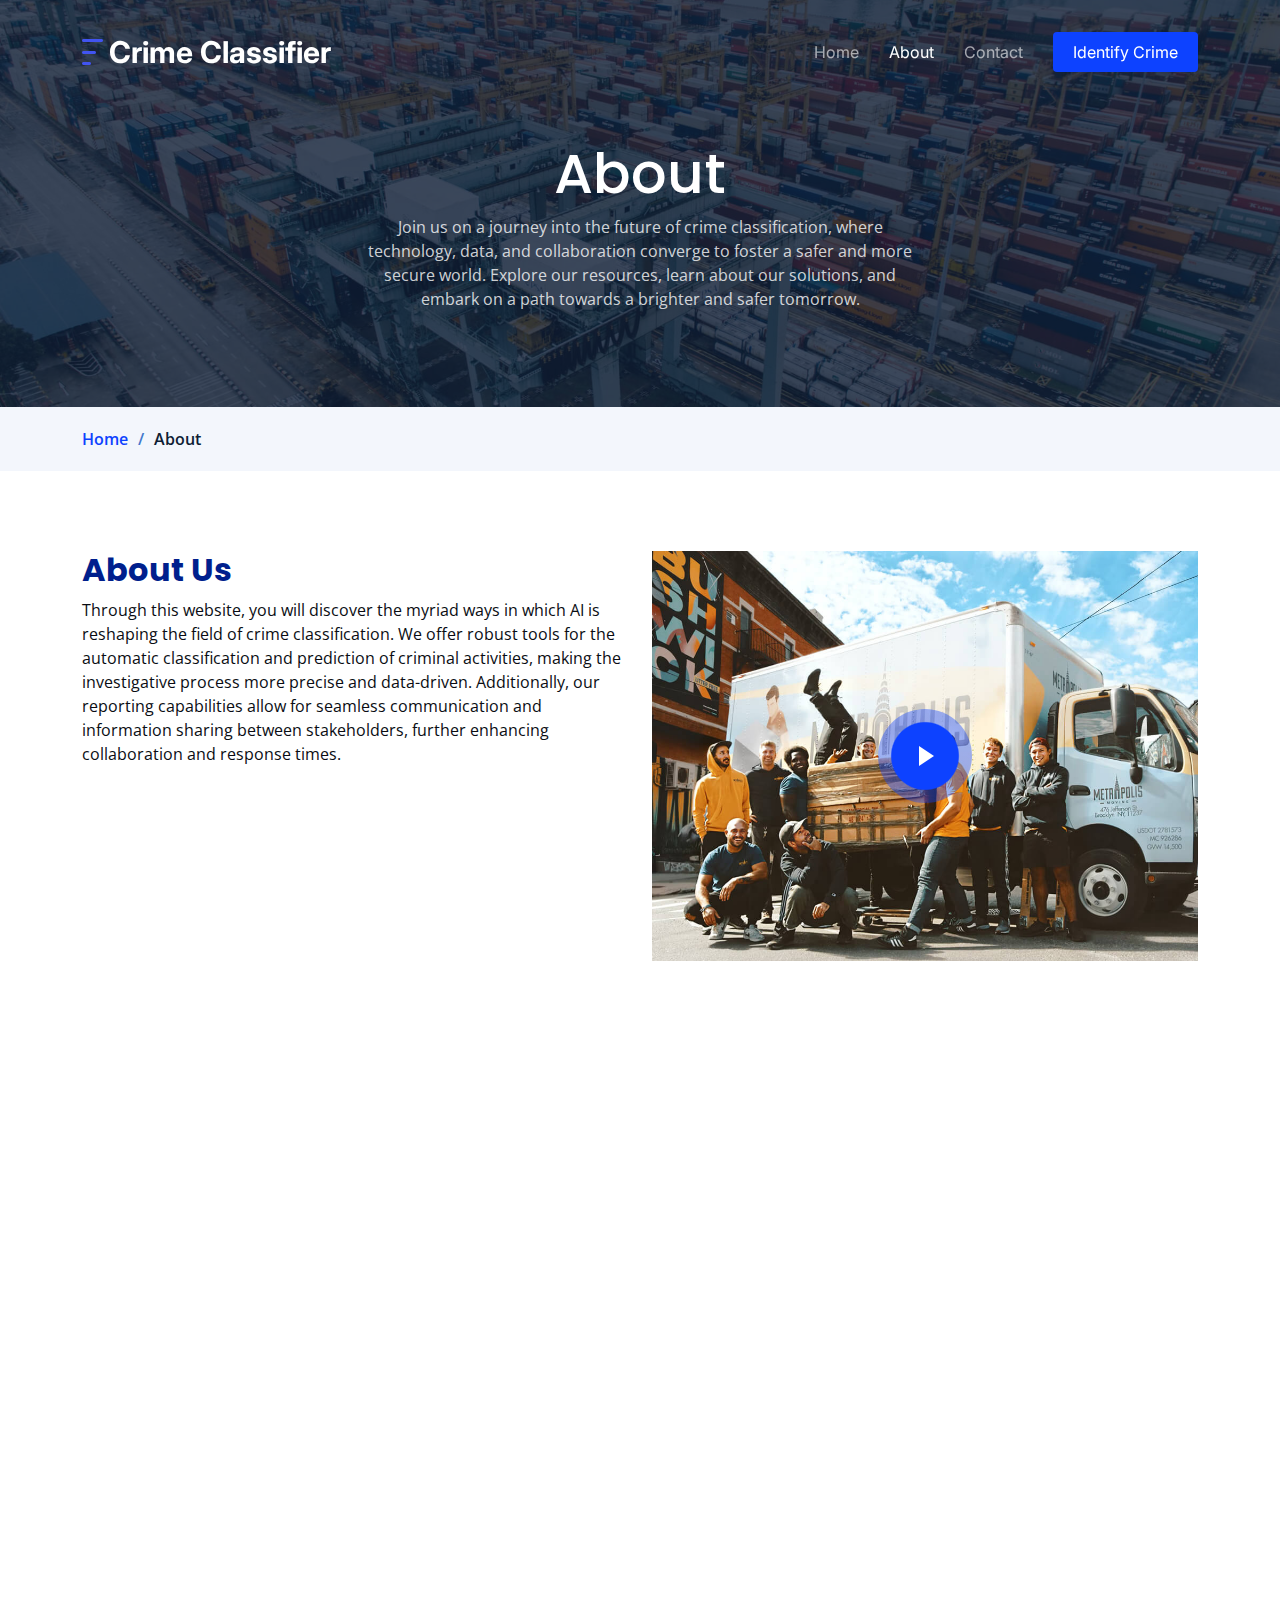
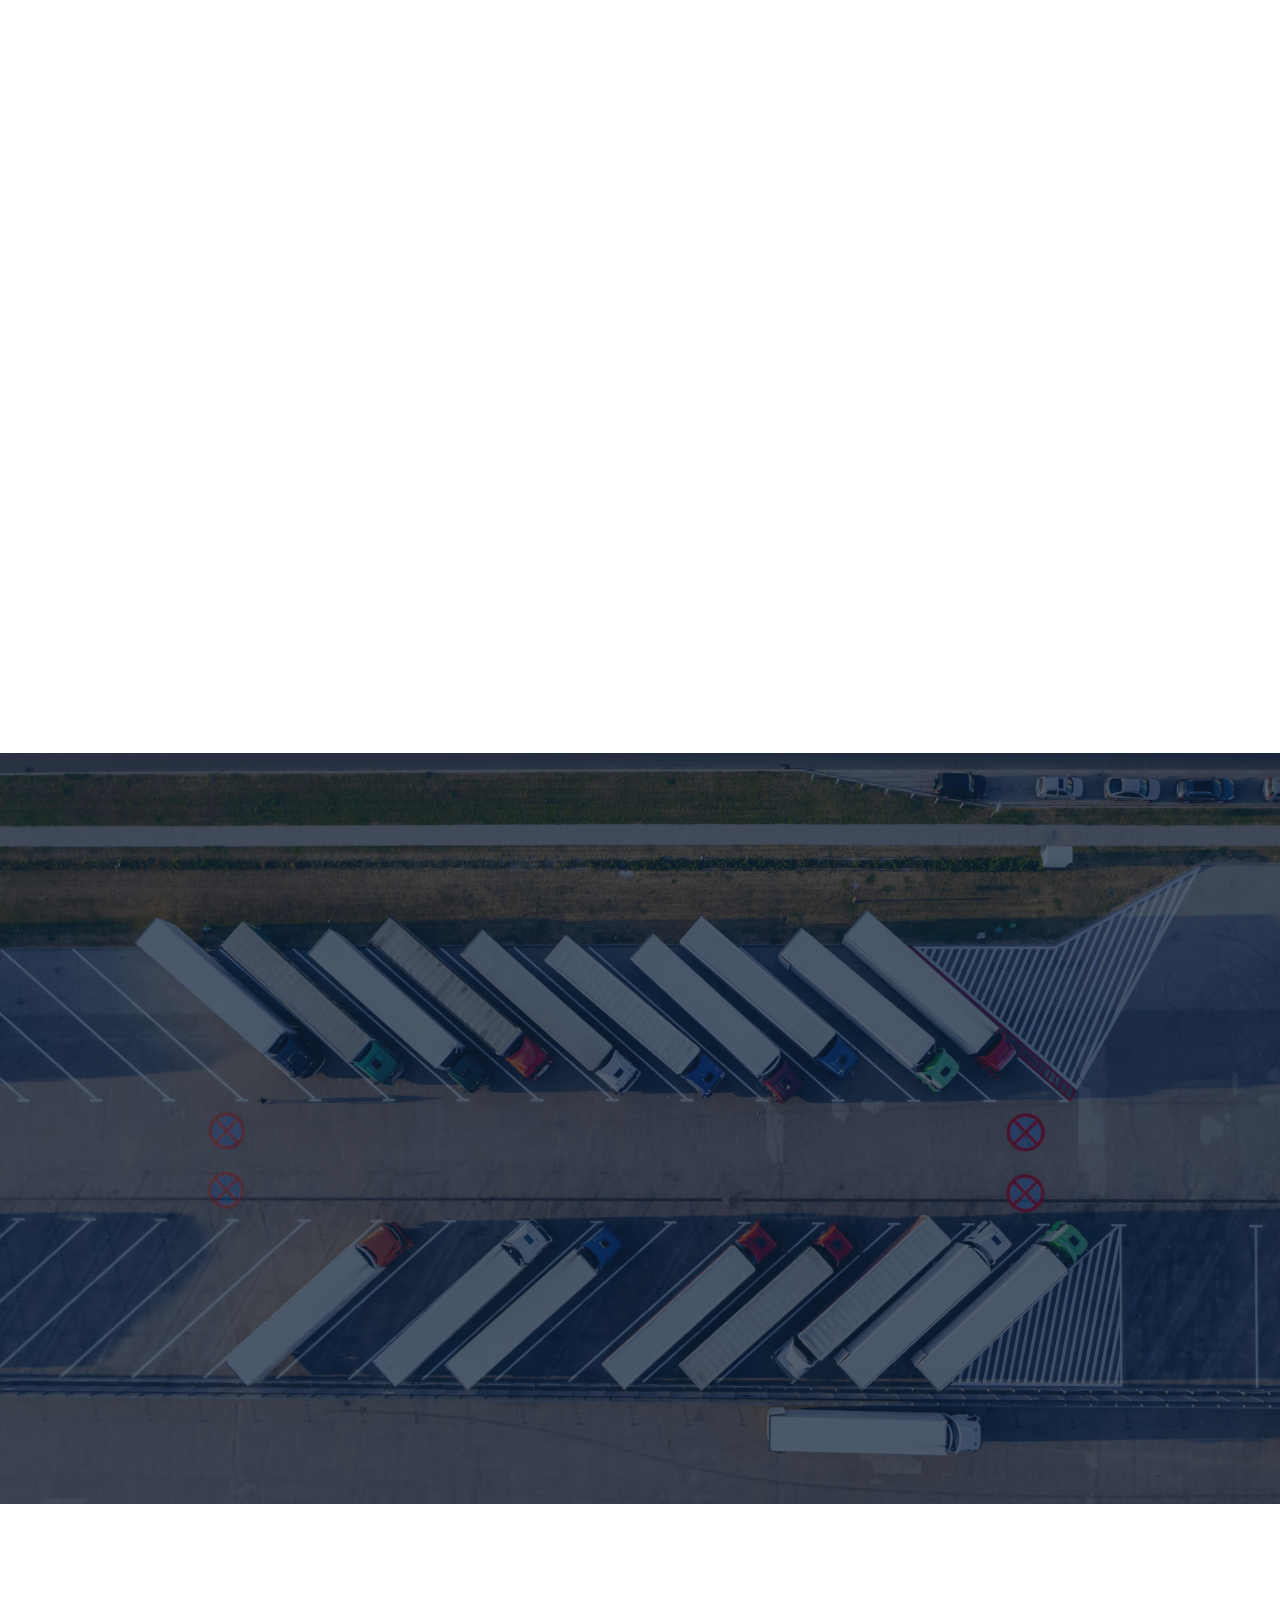
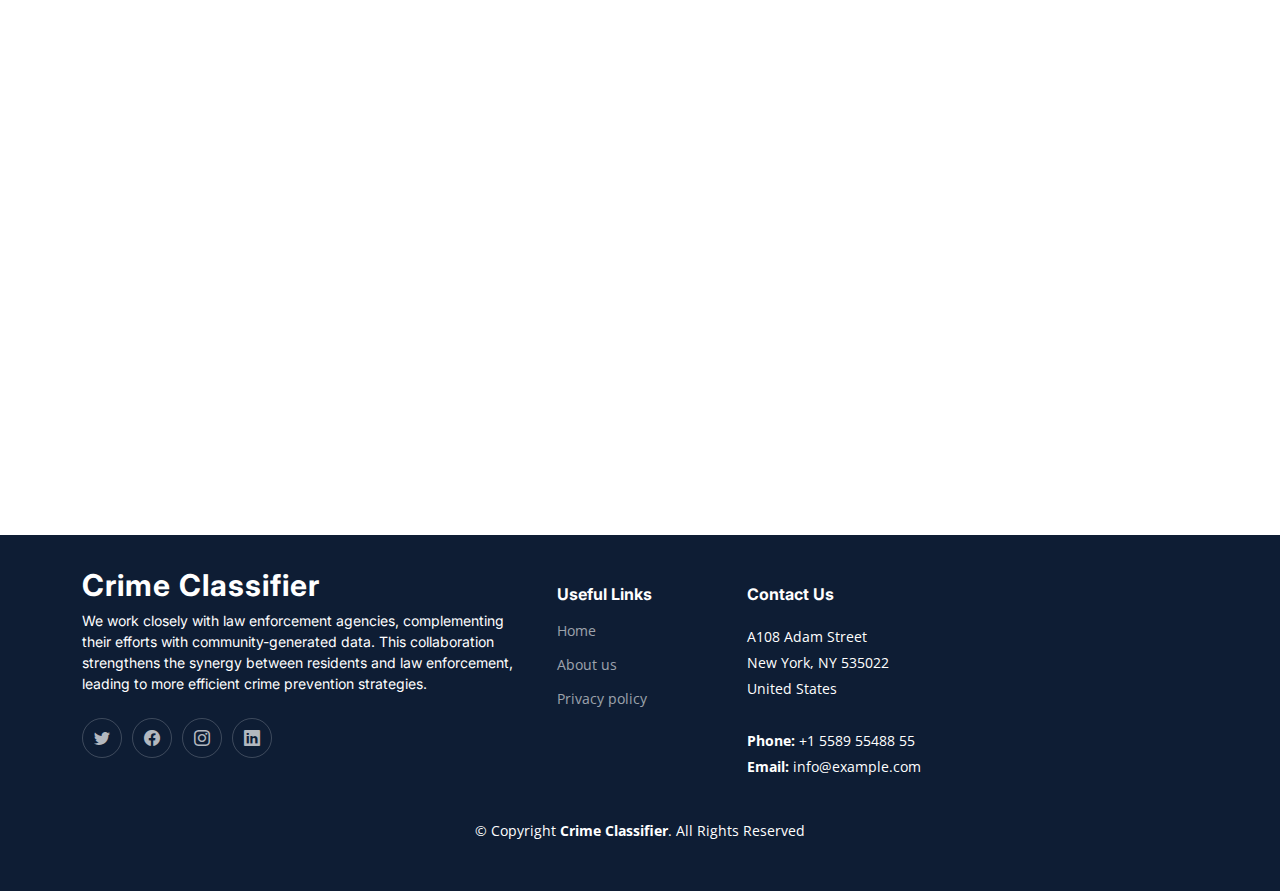
==== templates/about.html @ 6bdaf1c2 "first commit" ====
<!DOCTYPE html>
<html lang="en">

<head>
  <meta charset="utf-8">
  <meta content="width=device-width, initial-scale=1.0" name="viewport">

  <title>Crime Classifier - About</title>
  <meta content="" name="description">
  <meta content="" name="keywords">

  <!-- Favicons -->
  <link href="/static/img/logo.png" rel="icon">
  <link href="/static/img/apple-touch-icon.png" rel="apple-touch-icon">

  <!-- Google Fonts -->
  <link rel="preconnect" href="https://fonts.googleapis.com">
  <link rel="preconnect" href="https://fonts.gstatic.com" crossorigin>
  <link href="https://fonts.googleapis.com/css2?family=Open+Sans:ital,wght@0,300;0,400;0,500;0,600;0,700;1,300;1,400;1,600;1,700&family=Poppins:ital,wght@0,300;0,400;0,500;0,600;0,700;1,300;1,400;1,500;1,600;1,700&family=Inter:ital,wght@0,300;0,400;0,500;0,600;0,700;1,300;1,400;1,500;1,600;1,700&display=swap" rel="stylesheet">

  <!-- Vendor CSS Files -->
  <link href="/static/vendor/bootstrap/css/bootstrap.min.css" rel="stylesheet">
  <link href="/static/vendor/bootstrap-icons/bootstrap-icons.css" rel="stylesheet">
  <link href="/static/vendor/fontawesome-free/css/all.min.css" rel="stylesheet">
  <link href="/static/vendor/glightbox/css/glightbox.min.css" rel="stylesheet">
  <link href="/static/vendor/swiper/swiper-bundle.min.css" rel="stylesheet">
  <link href="/static/vendor/aos/aos.css" rel="stylesheet">

  <!-- Template Main CSS File -->
  <link href="/static/css/main.css" rel="stylesheet">

  <!-- =======================================================
  * Template Name: Logis
  * Updated: Sep 18 2023 with Bootstrap v5.3.2
  * Template URL: https://bootstrapmade.com/logis-bootstrap-logistics-website-template/
  * Author: BootstrapMade.com
  * License: https://bootstrapmade.com/license/
  ======================================================== -->
</head>

<body>

  <!-- ======= Header ======= -->
  <header id="header" class="header d-flex align-items-center fixed-top">
    <div class="container-fluid container-xl d-flex align-items-center justify-content-between">

      <a href="index.html" class="logo d-flex align-items-center">
        <!-- Uncomment the line below if you also wish to use an image logo -->
        <img src="/static/img/logo.png" alt="">
        <h1>Crime Classifier</h1>
      </a>

      <i class="mobile-nav-toggle mobile-nav-show bi bi-list"></i>
      <i class="mobile-nav-toggle mobile-nav-hide d-none bi bi-x"></i>
      <nav id="navbar" class="navbar">
        <ul>
          <li><a href="index.html">Home</a></li>
          <li><a href="about.html" class="active">About</a></li>
          
          <li><a href="contact.html">Contact</a></li>
          <li><a class="predict" href="predict.html">Identify Crime</a></li>
        </ul>
      </nav><!-- .navbar -->

    </div>
  </header><!-- End Header -->
  <!-- End Header -->

  <main id="main">

    <!-- ======= Breadcrumbs ======= -->
    <div class="breadcrumbs">
      <div class="page-header d-flex align-items-center" style="background-image: url('/static/img/page-header.jpg');">
        <div class="container position-relative">
          <div class="row d-flex justify-content-center">
            <div class="col-lg-6 text-center">
              <h2>About</h2>
              <p>Join us on a journey into the future of crime classification, where technology, data, and collaboration converge to foster a safer and more secure world. Explore our resources, learn about our solutions, and embark on a path towards a brighter and safer tomorrow.</p>
            </div>
          </div>
        </div>
      </div>
      <nav>
        <div class="container">
          <ol>
            <li><a href="index.html">Home</a></li>
            <li>About</li>
          </ol>
        </div>
      </nav>
    </div><!-- End Breadcrumbs -->

    <!-- ======= About Us Section ======= -->
    <section id="about" class="about">
      <div class="container" data-aos="fade-up">

        <div class="row gy-4">
          <div class="col-lg-6 position-relative align-self-start order-lg-last order-first">
            <img src="/static/img/about.jpg" class="img-fluid" alt="">
            <a href="https://www.youtube.com/watch?v=LXb3EKWsInQ" class="glightbox play-btn"></a>
          </div>
          <div class="col-lg-6 content order-last  order-lg-first">
            <h3>About Us</h3>
            <p>
              Through this website, you will discover the myriad ways in which AI is reshaping the field of crime classification. We offer robust tools for the automatic classification and prediction of criminal activities, making the investigative process more precise and data-driven. Additionally, our reporting capabilities allow for seamless communication and information sharing between stakeholders, further enhancing collaboration and response times.
            </p>
            <ul>
              <li data-aos="fade-up" data-aos-delay="100">
                <i class="bi bi-diagram-3"></i>
                <div>
                  <h5>Community-Centric Approach</h5>
                  <p>We prioritize community engagement, valuing the unique insights and observations of residents. By actively involving community members, we foster a sense of ownership and responsibility for local safety.
                  </p>
                </div>
              </li>
              <li data-aos="fade-up" data-aos-delay="200">
                <i class="bi bi-fullscreen-exit"></i>
                <div>
                  <h5>User-Friendly Platform</h5>
                  <p>Our intuitive interface ensures that anyone, regardless of technical expertise, can easily report incidents and classify data. We believe in making the process accessible to all, encouraging widespread participation.</p>
                </div>
              </li>
              <li data-aos="fade-up" data-aos-delay="300">
                <i class="bi bi-broadcast"></i>
                <div>
                  <h5>Data Accuracy and Reliability</h5>
                  <p>We emphasize the importance of accurate data. Our platform allows users to classify incidents with precision, ensuring that law enforcement agencies receive reliable information to inform their actions effectively.</p>
                </div>
              </li>
            </ul>
          </div>
        </div>

      </div>
    </section><!-- End About Us Section -->

    <!-- ======= Stats Counter Section ======= -->
    <section id="stats-counter" class="stats-counter pt-0">
      <div class="container" data-aos="fade-up">

        <div class="row gy-4">

          <div class="col-lg-3 col-md-6">
            <div class="stats-item text-center w-100 h-100">
              <span data-purecounter-start="0" data-purecounter-end="232" data-purecounter-duration="1" class="purecounter"></span>
              <p>Clients</p>
            </div>
          </div><!-- End Stats Item -->

          <div class="col-lg-3 col-md-6">
            <div class="stats-item text-center w-100 h-100">
              <span data-purecounter-start="0" data-purecounter-end="521" data-purecounter-duration="1" class="purecounter"></span>
              <p>Reports</p>
            </div>
          </div><!-- End Stats Item -->

          <div class="col-lg-3 col-md-6">
            <div class="stats-item text-center w-100 h-100">
              <span data-purecounter-start="0" data-purecounter-end="1453" data-purecounter-duration="1" class="purecounter"></span>
              <p>Hours Of Support</p>
            </div>
          </div><!-- End Stats Item -->

          <div class="col-lg-3 col-md-6">
            <div class="stats-item text-center w-100 h-100">
              <span data-purecounter-start="0" data-purecounter-end="32" data-purecounter-duration="1" class="purecounter"></span>
              <p>Workers</p>
            </div>
          </div><!-- End Stats Item -->

        </div>

      </div>
    </section><!-- End Stats Counter Section -->

    <!-- ======= Our Team Section ======= -->
    <section id="team" class="team pt-0">
      <div class="container" data-aos="fade-up">

        <div class="section-header">
          <span>Our Team</span>
          <h2>Our Team</h2>

        </div>

        <div class="row" data-aos="fade-up" data-aos-delay="100">

          <div class="col-lg-4 col-md-6 d-flex">
            <div class="member">
              <img src="/static/img/team/team-1.jpg" class="img-fluid" alt="">
              <div class="member-content">
                <h4>Aniket Shivaniwal</h4>
                <span>Web Development</span>
                <!-- <p>
                  Magni qui quod omnis unde et eos fuga et exercitationem. Odio veritatis perspiciatis quaerat qui aut aut aut
                </p> -->
                <div class="social">
                  <a href=""><i class="bi bi-twitter"></i></a>
                  <a href=""><i class="bi bi-facebook"></i></a>
                  <a href=""><i class="bi bi-instagram"></i></a>
                  <a href=""><i class="bi bi-linkedin"></i></a>
                </div>
              </div>
            </div>
          </div><!-- End Team Member -->

          <div class="col-lg-4 col-md-6 d-flex">
            <div class="member">
              <img src="/static/img/team/team-2.jpg" class="img-fluid" alt="">
              <div class="member-content">
                <h4>Fatima Aijaz</h4>
                <span>Marketing</span>
                <!-- <p>
                  Repellat fugiat adipisci nemo illum nesciunt voluptas repellendus. In architecto rerum rerum temporibus
                </p> -->
                <div class="social">
                  <a href=""><i class="bi bi-twitter"></i></a>
                  <a href=""><i class="bi bi-facebook"></i></a>
                  <a href=""><i class="bi bi-instagram"></i></a>
                  <a href=""><i class="bi bi-linkedin"></i></a>
                </div>
              </div>
            </div>
          </div><!-- End Team Member -->

          <div class="col-lg-4 col-md-6 d-flex">
            <div class="member">
              <img src="/static/img/team/team-3.jpg" class="img-fluid" alt="">
              <div class="member-content">
                <h4>Adnan Rizvi</h4>
                <span>Data Analyst</span>
                <!-- <p>
                  Voluptas necessitatibus occaecati quia. Earum totam consequuntur qui porro et laborum toro des clara
                </p> -->
                <div class="social">
                  <a href=""><i class="bi bi-twitter"></i></a>
                  <a href=""><i class="bi bi-facebook"></i></a>
                  <a href=""><i class="bi bi-instagram"></i></a>
                  <a href=""><i class="bi bi-linkedin"></i></a>
                </div>
              </div>
            </div>
          </div><!-- End Team Member -->

        </div>

      </div>
    </section><!-- End Our Team Section -->

    <!-- ======= Testimonials Section ======= -->
    <section id="testimonials" class="testimonials">
      <div class="container">

        <div class="slides-1 swiper" data-aos="fade-up">
          <div class="swiper-wrapper">

            <div class="swiper-slide">
              <div class="testimonial-item">
                <img src="/static/img/testimonials/testimonials-1.jpg" class="testimonial-img" alt="">
                <h3>Saul Goodman</h3>
                <h4> Concerned Parent</h4>
                <div class="stars">
                  <i class="bi bi-star-fill"></i><i class="bi bi-star-fill"></i><i class="bi bi-star-fill"></i><i class="bi bi-star-fill"></i><i class="bi bi-star-fill"></i>
                </div>
                <p>
                  <i class="bi bi-quote quote-icon-left"></i>
                  As a parent, my children's safety is my top priority. Joining this initiative gave me a platform to make a difference. I've reported and classified incidents, knowing that my efforts help protect not only my kids but also the entire community. It's empowering and essential.
                  <i class="bi bi-quote quote-icon-right"></i>
                </p>
              </div>
            </div><!-- End testimonial item -->

            <div class="swiper-slide">
              <div class="testimonial-item">
                <img src="/static/img/testimonials/testimonials-2.jpg" class="testimonial-img" alt="">
                <h3>Sara Wilsson</h3>
                <h4>Community Activist</h4>
                <div class="stars">
                  <i class="bi bi-star-fill"></i><i class="bi bi-star-fill"></i><i class="bi bi-star-fill"></i><i class="bi bi-star-fill"></i><i class="bi bi-star-fill"></i>
                </div>
                <p>
                  <i class="bi bi-quote quote-icon-left"></i>
                  I was skeptical at first, but after using the Crime Identifier and Classifier website, I realized its power. It allowed me to actively contribute to my community's safety. Together, we're building a safer neighborhood, one report at a time.
                  <i class="bi bi-quote quote-icon-right"></i>
                </p>
              </div>
            </div><!-- End testimonial item -->

            <div class="swiper-slide">
              <div class="testimonial-item">
                <img src="/static/img/testimonials/testimonials-3.jpg" class="testimonial-img" alt="">
                <h3>Jena Karlis</h3>
                <h4> Concerned Resident</h4>
                <div class="stars">
                  <i class="bi bi-star-fill"></i><i class="bi bi-star-fill"></i><i class="bi bi-star-fill"></i><i class="bi bi-star-fill"></i><i class="bi bi-star-fill"></i>
                </div>
                <p>
                  <i class="bi bi-quote quote-icon-left"></i>
                  I used to feel helpless when I heard about crimes in our area. But now, with the Crime Identifier and Classifier website, I can actively participate in making our community safer. It's amazing how a collective effort can lead to positive change. I encourage everyone to get involved.
                  <i class="bi bi-quote quote-icon-right"></i>
                </p>
              </div>
            </div><!-- End testimonial item -->

            <div class="swiper-slide">
              <div class="testimonial-item">
                <img src="/static/img/testimonials/testimonials-4.jpg" class="testimonial-img" alt="">
                <h3>Matt Brandon</h3>
                <h4> Local Business Owner</h4>
                <div class="stars">
                  <i class="bi bi-star-fill"></i><i class="bi bi-star-fill"></i><i class="bi bi-star-fill"></i><i class="bi bi-star-fill"></i><i class="bi bi-star-fill"></i>
                </div>
                <p>
                  <i class="bi bi-quote quote-icon-left"></i>
                  Our business relies on a safe neighborhood. The Crime Identifier and Classifier website has given us a tool to stay informed about local incidents. By actively participating, we can contribute to a secure environment for our customers and employees. It's a win-win for everyone.
                  <i class="bi bi-quote quote-icon-right"></i>
                </p>
              </div>
            </div><!-- End testimonial item -->

            <div class="swiper-slide">
              <div class="testimonial-item">
                <img src="/static/img/testimonials/testimonials-5.jpg" class="testimonial-img" alt="">
                <h3>John Larson</h3>
                <h4> Police Officer</h4>
                <div class="stars">
                  <i class="bi bi-star-fill"></i><i class="bi bi-star-fill"></i><i class="bi bi-star-fill"></i><i class="bi bi-star-fill"></i><i class="bi bi-star-fill"></i>
                </div>
                <p>
                  <i class="bi bi-quote quote-icon-left"></i>
                  From a law enforcement perspective, having a community actively engaged in identifying and classifying crimes is invaluable. The accurate and timely information we receive through this initiative significantly enhances our ability to respond effectively. It's a testament to what collaboration can achieve in ensuring public safety.
                  <i class="bi bi-quote quote-icon-right"></i>
                </p>
              </div>
            </div><!-- End testimonial item -->

          </div>
          <div class="swiper-pagination"></div>
        </div>

      </div>
    </section><!-- End Testimonials Section -->

    <!-- ======= Frequently Asked Questions Section ======= -->
    <section id="faq" class="faq">
      <div class="container" data-aos="fade-up">

        <div class="section-header">
          <span>Frequently Asked Questions</span>
          <h2>Frequently Asked Questions</h2>

        </div>

        <div class="row justify-content-center" data-aos="fade-up" data-aos-delay="200">
          <div class="col-lg-10">

            <div class="accordion accordion-flush" id="faqlist">

              <div class="accordion-item">
                <h3 class="accordion-header">
                  <button class="accordion-button collapsed" type="button" data-bs-toggle="collapse" data-bs-target="#faq-content-1">
                    <i class="bi bi-question-circle question-icon"></i>
                    What is the Crime Identifier and Classifier Website?
                  </button>
                </h3>
                <div id="faq-content-1" class="accordion-collapse collapse" data-bs-parent="#faqlist">
                  <div class="accordion-body">
                    The Crime Identifier and Classifier Website is an online platform designed to empower community members to report, identify, and classify various incidents within their neighborhoods. It allows residents to actively contribute to enhancing public safety by providing accurate and timely information to law enforcement agencies.

                  </div>
                </div>
              </div><!-- # Faq item-->

              <div class="accordion-item">
                <h3 class="accordion-header">
                  <button class="accordion-button collapsed" type="button" data-bs-toggle="collapse" data-bs-target="#faq-content-2">
                    <i class="bi bi-question-circle question-icon"></i>
                    How does the website work?
                  </button>
                </h3>
                <div id="faq-content-2" class="accordion-collapse collapse" data-bs-parent="#faqlist">
                  <div class="accordion-body">
                    Community members can easily report suspicious activities or incidents through the user-friendly interface. Once reported, these incidents can be classified based on their nature and severity. Law enforcement agencies use this information to prioritize their efforts and respond effectively to incidents.

                  </div>
                </div>
              </div><!-- # Faq item-->

              <div class="accordion-item">
                <h3 class="accordion-header">
                  <button class="accordion-button collapsed" type="button" data-bs-toggle="collapse" data-bs-target="#faq-content-3">
                    <i class="bi bi-question-circle question-icon"></i>
                    Can I report incidents anonymously?
                  </button>
                </h3>
                <div id="faq-content-3" class="accordion-collapse collapse" data-bs-parent="#faqlist">
                  <div class="accordion-body">
                    Yes, you can choose to report incidents anonymously if you prefer. While providing contact information is encouraged for follow-up purposes, it is not mandatory. We respect your choice to remain anonymous while contributing to the community's safety.
                  </div>
                </div>
              </div><!-- # Faq item-->

              <div class="accordion-item">
                <h3 class="accordion-header">
                  <button class="accordion-button collapsed" type="button" data-bs-toggle="collapse" data-bs-target="#faq-content-4">
                    <i class="bi bi-question-circle question-icon"></i>
                    How can I get involved in classifying incidents?
                  </button>
                </h3>
                <div id="faq-content-4" class="accordion-collapse collapse" data-bs-parent="#faqlist">
                  <div class="accordion-body">
                    
                    After reporting an incident, you can participate in the classification process. The website provides guidelines and prompts to help you accurately classify the reported incidents. Your attention to detail ensures that the data collected is reliable and useful for law enforcement agencies.
                  </div>
                </div>
              </div><!-- # Faq item-->

              <div class="accordion-item">
                <h3 class="accordion-header">
                  <button class="accordion-button collapsed" type="button" data-bs-toggle="collapse" data-bs-target="#faq-content-5">
                    <i class="bi bi-question-circle question-icon"></i>
                    What types of incidents can be reported on the website?
                  </button>
                </h3>
                <div id="faq-content-5" class="accordion-collapse collapse" data-bs-parent="#faqlist">
                  <div class="accordion-body">
                    You can report a wide range of incidents, including but not limited to suspicious activities, thefts, vandalism, accidents, and other safety concerns. The goal is to create a comprehensive database of incidents to assist law enforcement in crime prevention and response.
                  </div>
                </div>
              </div><!-- # Faq item-->

            </div>

          </div>
        </div>

      </div>
    </section><!-- End Frequently Asked Questions Section -->

  </main><!-- End #main -->

  <!-- ======= Footer ======= -->
  <footer id="footer" class="footer">

    <div class="container">
      <div class="row gy-4">
        <div class="col-lg-5 col-md-12 footer-info">
          <a href="index.html" class="logo d-flex align-items-center">
            <span>Crime Classifier</span>
          </a>
          <p> We work closely with law enforcement agencies, complementing their efforts with community-generated data. This collaboration strengthens the synergy between residents and law enforcement, leading to more efficient crime prevention strategies.</p>
          <div class="social-links d-flex mt-4">
            <a href="#" class="twitter"><i class="bi bi-twitter"></i></a>
            <a href="#" class="facebook"><i class="bi bi-facebook"></i></a>
            <a href="#" class="instagram"><i class="bi bi-instagram"></i></a>
            <a href="#" class="linkedin"><i class="bi bi-linkedin"></i></a>
          </div>
        </div>

        <div class="col-lg-2 col-6 footer-links">
          <h4>Useful Links</h4>
          <ul>
            <li><a href="#">Home</a></li>
            <li><a href="#">About us</a></li>
            
            
            <li><a href="#">Privacy policy</a></li>
          </ul>
        </div>

        

        <div class="col-lg-3 col-md-12 footer-contact text-center text-md-start">
          <h4>Contact Us</h4>
          <p>
            A108 Adam Street <br>
            New York, NY 535022<br>
            United States <br><br>
            <strong>Phone:</strong> +1 5589 55488 55<br>
            <strong>Email:</strong> info@example.com<br>
          </p>

        </div>

      </div>
    </div>

    <div class="container mt-4">
      <div class="copyright">
        &copy; Copyright <strong><span>Crime Classifier</span></strong>. All Rights Reserved
      </div>
      
    </div>

  </footer><!-- End Footer -->
  <!-- End Footer -->


  <a href="#" class="scroll-top d-flex align-items-center justify-content-center"><i class="bi bi-arrow-up-short"></i></a>

  <div id="preloader"></div>

  <!-- Vendor JS Files -->
  <script src="/static/vendor/bootstrap/js/bootstrap.bundle.min.js"></script>
  <script src="/static/vendor/purecounter/purecounter_vanilla.js"></script>
  <script src="/static/vendor/glightbox/js/glightbox.min.js"></script>
  <script src="/static/vendor/swiper/swiper-bundle.min.js"></script>
  <script src="/static/vendor/aos/aos.js"></script>
  <script src="/static/vendor/php-email-form/validate.js"></script>

  <!-- Template Main JS File -->
  <script src="/static/js/main.js"></script>

</body>

</html>
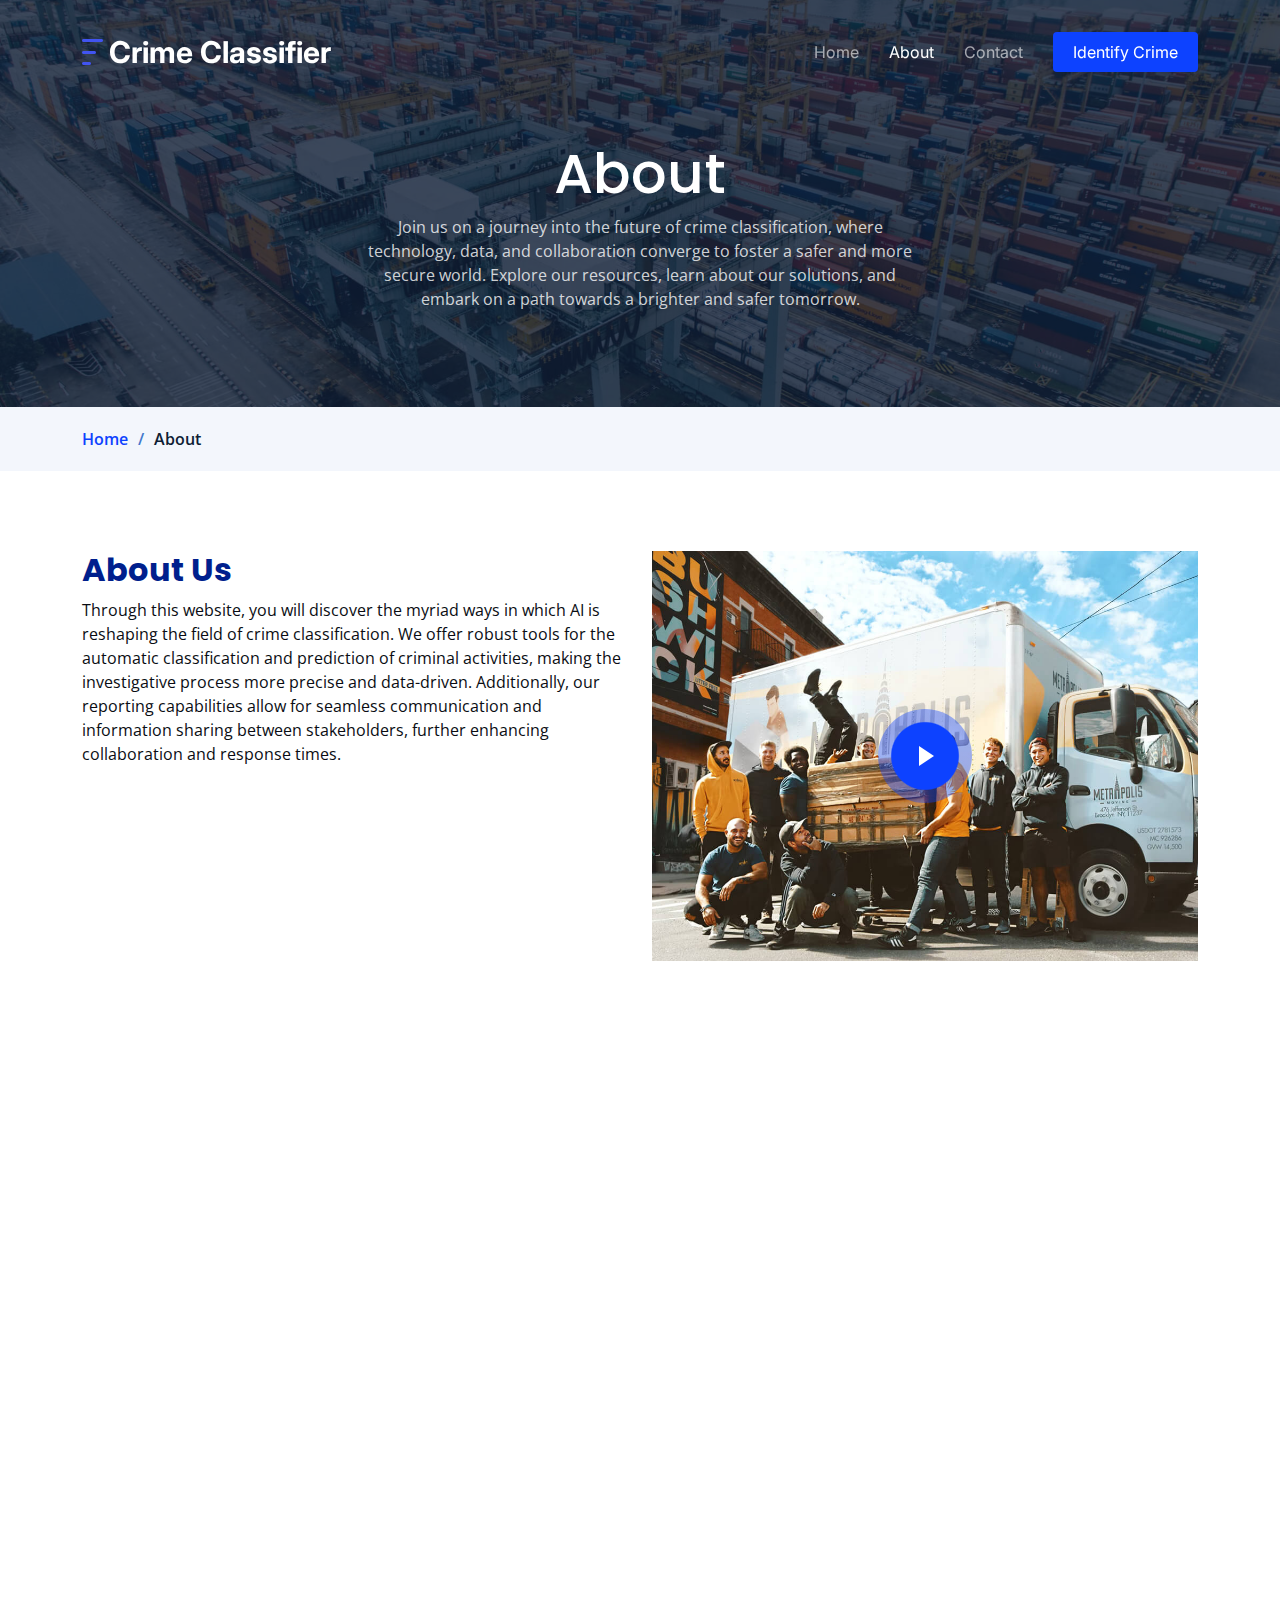
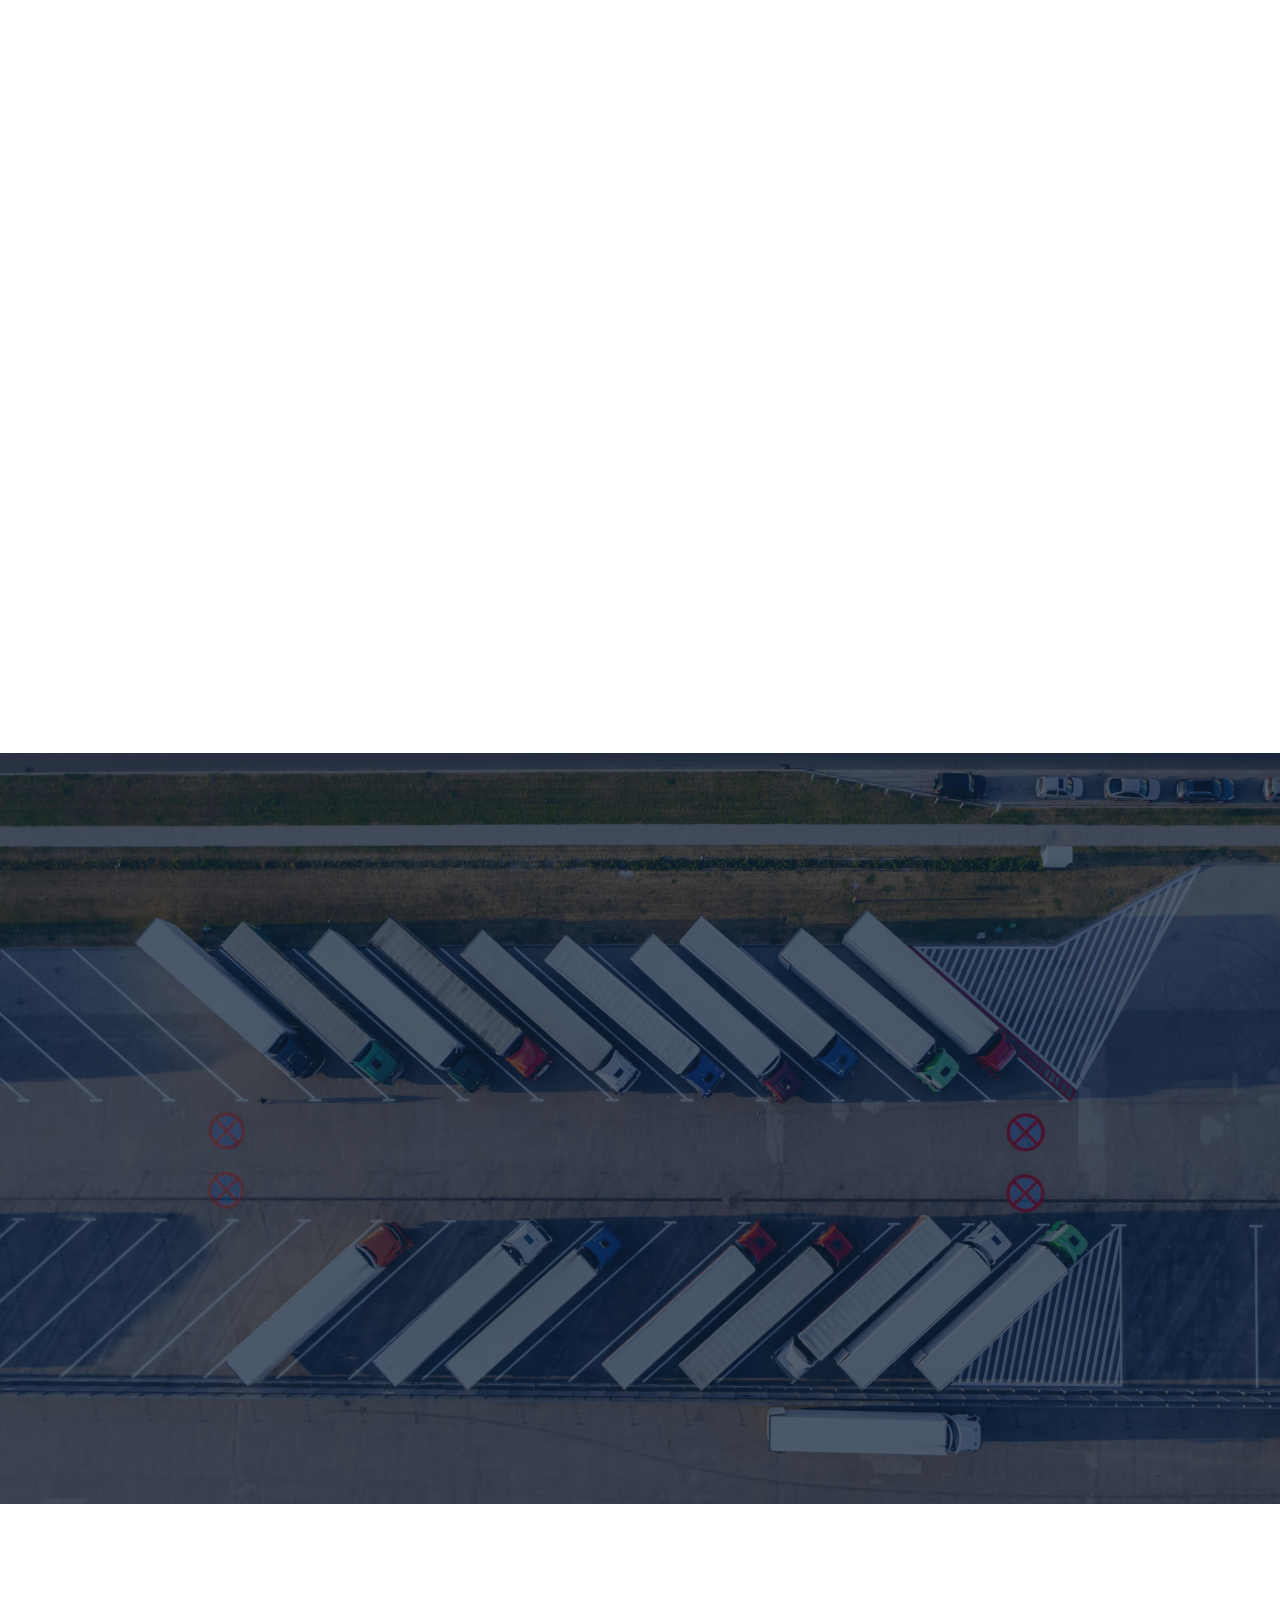
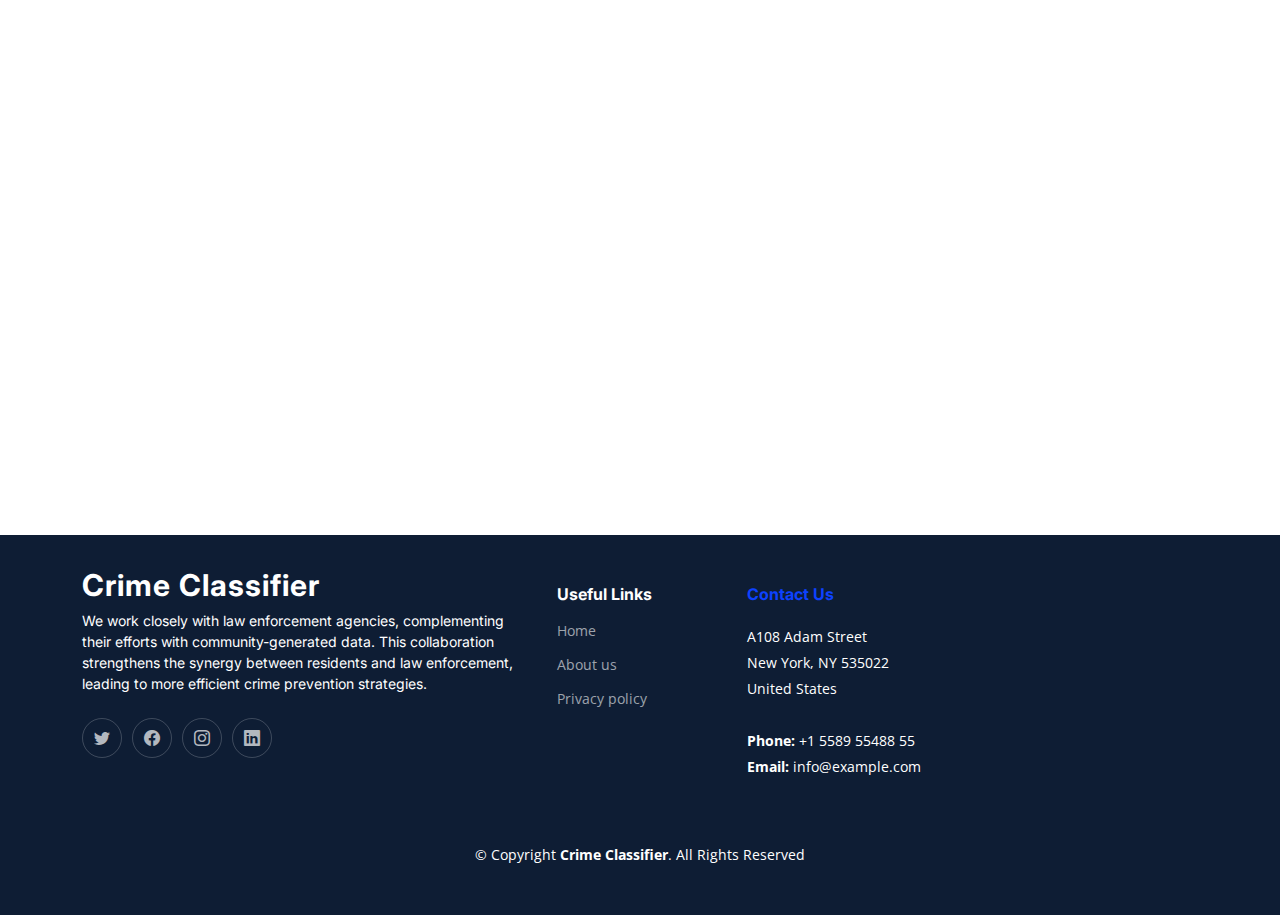
==== commit 7a5278fe: "final" ====
--- a/templates/about.html
+++ b/templates/about.html
@@ -460,8 +460,8 @@
         <div class="col-lg-2 col-6 footer-links">
           <h4>Useful Links</h4>
           <ul>
-            <li><a href="#">Home</a></li>
-            <li><a href="#">About us</a></li>
+            <li><a href="index.html">Home</a></li>
+            <li><a href="about.html">About us</a></li>
             
             
             <li><a href="#">Privacy policy</a></li>
@@ -471,7 +471,7 @@
         
 
         <div class="col-lg-3 col-md-12 footer-contact text-center text-md-start">
-          <h4>Contact Us</h4>
+         <h4> <a href="contact.html">Contact Us<a></h4>
           <p>
             A108 Adam Street <br>
             New York, NY 535022<br>
@@ -494,6 +494,7 @@
 
   </footer><!-- End Footer -->
   <!-- End Footer -->
+  <!-- End Footer -->
 
 
   <a href="#" class="scroll-top d-flex align-items-center justify-content-center"><i class="bi bi-arrow-up-short"></i></a>
--- a/static/css/main.css
+++ b/static/css/main.css
@@ -1391,26 +1391,26 @@
   background-position: center;
 }
 
-.predict .php-email-form {
+.predict .prediction-form {
   background: #f3f6fc;
   padding: 40px;
   height: 100%;
 }
 
 @media (max-width: 575px) {
-  .predict .php-email-form {
+  .predict .prediction-form {
     padding: 20px;
   }
 }
 
-.predict .php-email-form h3 {
+.predict .prediction-form h3 {
   font-size: 14px;
   font-weight: 700;
   text-transform: uppercase;
   letter-spacing: 1px;
 }
 
-.predict .php-email-form h4 {
+.predict .prediction-form h4 {
   font-size: 14px;
   font-weight: 700;
   text-transform: uppercase;
@@ -1418,7 +1418,7 @@
   margin: 20px 0 0 0;
 }
 
-.predict .php-email-form p {
+.predict .prediction-form p {
   font-size: 14px;
   margin-bottom: 20px;
 }
@@ -1484,7 +1484,7 @@
   padding: 12px 15px;
 }
 
-.predict .php-email-form button[type=submit] {
+.predict .prediction-form button[type=submit] {
   background: var(--color-primary);
   border: 0;
   padding: 10px 30px;
@@ -1493,7 +1493,7 @@
   border-radius: 4px;
 }
 
-.predict .php-email-form button[type=submit]:hover {
+.predict .predictionform button[type=submit]:hover {
   background: rgba(13, 66, 255, 0.8);
 }
 
